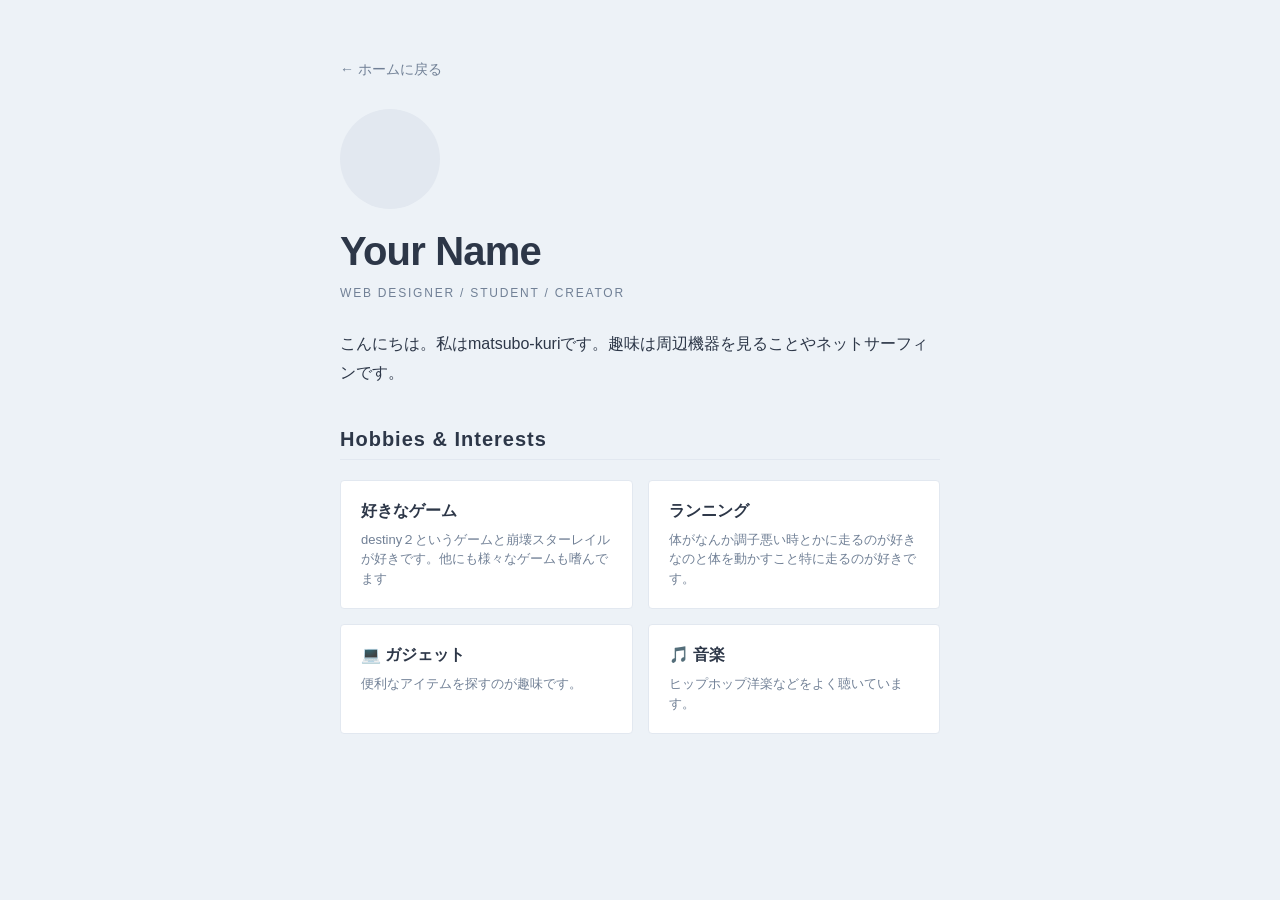
==== profile.html @ 7f6febdd "Create profile.html" ====
<!DOCTYPE html>
<html lang="ja">
<head>
    <meta charset="UTF-8">
    <meta name="viewport" content="width=device-width, initial-scale=1.0">
    <title>Profile - 自己紹介</title>
    <!-- 共通のCSSを読み込む -->
    <link rel="stylesheet" href="style.css">
    <style>
        /* 💡 2ページ目を綺麗に中央配置するための設定 */
        body {
            display: block !important; /* 1ページ目の中央固定を解除 */
            height: auto !important;   /* 縦スクロールできるようにする */
            padding: 60px 0;           /* 上下にほどよい余白を作る */
        }
        
        .profile-layout {
            max-width: 600px;
            margin: 0 auto;            /* 画面の【左右の真ん中】に配置 */
            padding: 0 20px;           /* スマホで見ても端が崩れないための余白 */
        }

        .back-link {
            display: inline-block;
            color: var(--text-sub);
            text-decoration: none;
            font-size: 14px;
            margin-bottom: 30px;
            transition: color 0.3s;
        }
        .back-link:hover {
            color: var(--text-main);
        }
        .profile-image-dummy {
            width: 100px;
            height: 100px;
            background-color: var(--border-color);
            border-radius: 50%;
            margin-bottom: 20px;
        }
        .intro-text {
            font-size: 16px;
            line-height: 1.8;
            color: var(--text-main);
            margin-bottom: 40px;
        }
        .section-title {
            font-size: 20px;
            border-bottom: 1px solid var(--border-color);
            padding-bottom: 8px;
            margin-top: 40px;
            margin-bottom: 20px;
            letter-spacing: 0.05em;
        }
        .hobby-grid {
            display: grid;
            grid-template-columns: 1fr 1fr;
            gap: 15px;
        }
        /* スマホなどの狭い画面では趣味を縦1列にする */
        @media (max-width: 480px) {
            .hobby-grid {
                grid-template-columns: 1fr;
            }
        }
        .hobby-item {
            background-color: var(--card-bg);
            border: 1px solid var(--border-color);
            padding: 20px;
            border-radius: 4px;
            transition: transform 0.3s ease, box-shadow 0.3s ease;
        }
        .hobby-item:hover {
            transform: translateY(-5px);
            box-shadow: 0 10px 20px rgba(0,0,0,0.05);
        }
        .hobby-item h3 {
            margin: 0 0 8px 0;
            font-size: 16px;
        }
        .hobby-item p {
            margin: 0;
            font-size: 13px;
            color: var(--text-sub);
            line-height: 1.5;
        }
    </style>
</head>
<body>

    <div class="profile-layout fade-in">
        <!-- 1ページ目に戻るボタン -->
        <a href="index.html" class="back-link">← ホームに戻る</a>

        <!-- プロフィール基本情報 -->
        <div class="profile-image-dummy"></div>
        <h1 class="title" style="font-size: 40px; margin-bottom: 10px;">Your Name</h1>
        <p class="category" style="margin-bottom: 30px;">Web Designer / Student / Creator</p>
        
        <p class="intro-text">
           こんにちは。私はmatsubo-kuriです。趣味は周辺機器を見ることやネットサーフィンです。
        </p>

        <!-- 趣味・特技セクション -->
        <h2 class="section-title">Hobbies & Interests</h2>
        <div class="hobby-grid">
            <div class="hobby-item">
                <h3>好きなゲーム</h3>
                <p>destiny２というゲームと崩壊スターレイルが好きです。他にも様々なゲームも嗜んでます</p>
            </div>
            <div class="hobby-item">
                <h3>ランニング</h3>
                <p>体がなんか調子悪い時とかに走るのが好きなのと体を動かすこと特に走るのが好きです。</p>
            </div>
            <div class="hobby-item">
                <h3>💻 ガジェット</h3>
                <p>便利なアイテムを探すのが趣味です。</p>
            </div>
            <div class="hobby-item">
                <h3>🎵 音楽</h3>
                <p>ヒップホップ洋楽などをよく聴いています。</p>
            </div>
        </div>
    </div>

</body>
</html>
---- style.css ----
/* style.css の1〜8行目をこれに書き換える */
:root {
    --bg-color: #edf2f7;       /* 画面全体の背景（薄いブルーグレー） */
    --card-bg: #ffffff;        /* カードの背景（白） */
    --text-main: #2d3748;      /* 濃いネイビーグレー */
    --text-sub: #718096;       /* くすんだブルーグレー */
    --border-color: #e2e8f0;   /* 枠線の色 */
}

/* ダークモード時の色の定義 */
[data-theme="dark"] {
    --bg-color: #121212;
    --card-bg: #1e1e1e;
    --text-main: #f8f9fa;
    --text-sub: #a0a0a0;
    --border-color: #333333;
}

/* 全体のレイアウト設定（色の切り替えを滑らかに） */
body {
    font-family: -apple-system, BlinkMacSystemFont, "Segoe UI", Roboto, sans-serif;
    background-color: var(--bg-color);
    color: var(--text-main);
    margin: 0;
    display: flex;
    justify-content: center;
    align-items: center;
    height: 100vh;
    transition: background-color 0.4s, color 0.4s;
}

/* コンテナ（中央のカード） */
.container {
    background-color: var(--card-bg);
    padding: 50px 40px;
    border-radius: 4px;
    border: 1px solid var(--border-color);
    max-width: 500px;
    width: 90%;
    transition: background-color 0.4s, border-color 0.4s;
}

/* 1. 【動き】ふわっと出現するアニメーション */
.fade-in {
    opacity: 0;
    transform: translateY(20px);
    animation: fadeInUp 1s ease forwards;
}

@keyframes fadeInUp {
    to {
        opacity: 1;
        transform: translateY(0);
    }
}

/* テキストのデザイン */
.category {
    font-size: 12px;
    text-transform: uppercase;
    letter-spacing: 0.15em;
    color: var(--text-sub);
}

.title {
    font-size: 32px;
    font-weight: 700;
    margin: 10px 0 20px 0;
    letter-spacing: -0.02em;
}

.description {
    font-size: 15px;
    line-height: 1.7;
    color: var(--text-sub);
    margin-bottom: 30px;
}

/* 2. 【動き】ホバーで少し浮き上がるボタン */
.action-btn {
    display: inline-block;
    color: var(--text-main);
    text-decoration: none;
    border: 1px solid var(--text-main);
    padding: 12px 30px;
    font-size: 14px;
    border-radius: 2px;
    transition: all 0.3s ease;
}

.action-btn:hover {
    background-color: var(--text-main);
    color: var(--card-bg);
    transform: translateY(-2px); /* 少し上に浮く */
}

/* モード切り替えボタン（右上に固定） */
.toggle-btn {
    position: absolute;
    top: 20px;
    right: 20px;
    background: none;
    border: 1px solid var(--border-color);
    color: var(--text-sub);
    padding: 8px 16px;
    font-size: 12px;
    cursor: pointer;
    border-radius: 2px;
    transition: all 0.3s;
}

.toggle-btn:hover {
    color: var(--text-main);
    border-color: var(--text-main);
}
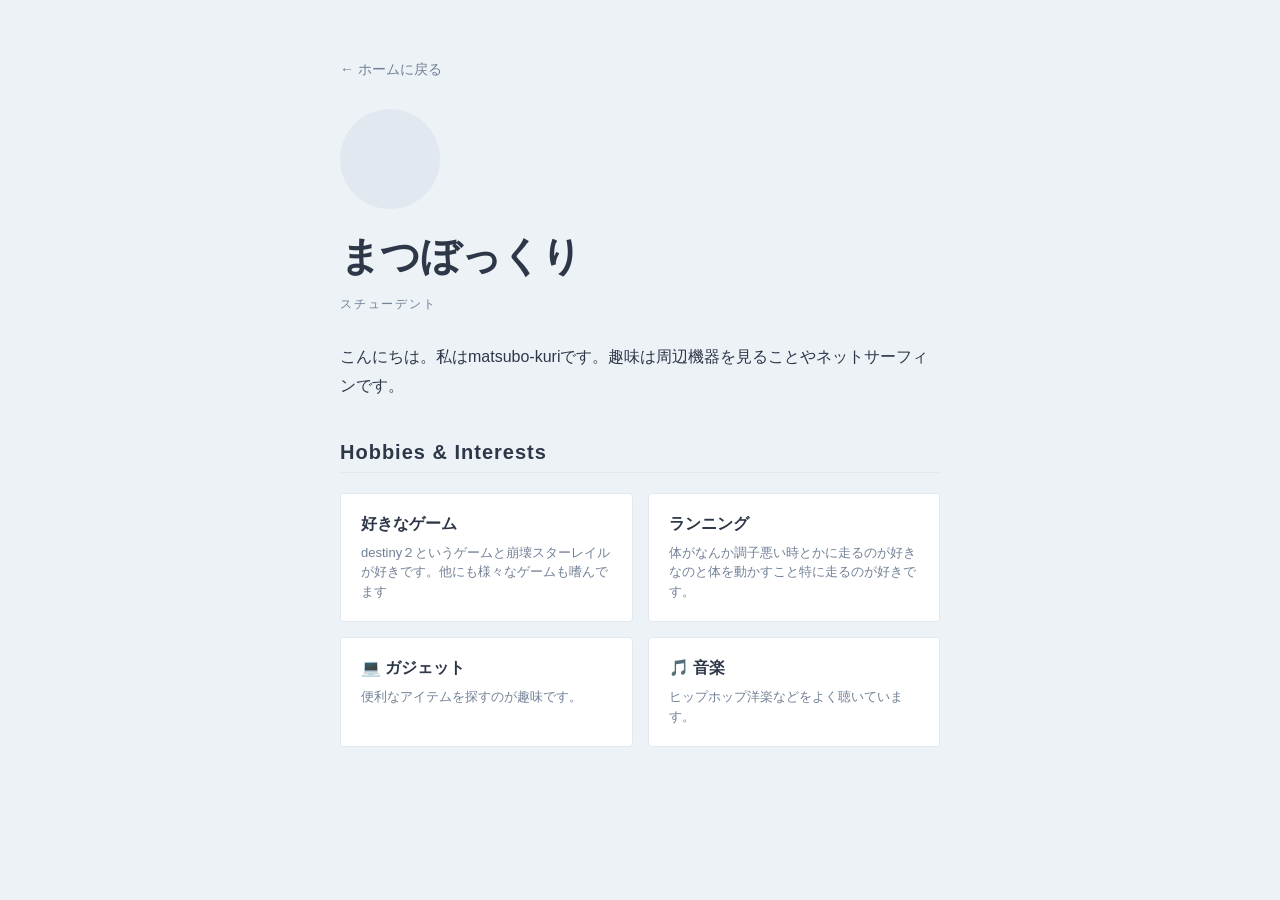
==== commit ed811057: "Update profile.html" ====
--- a/profile.html
+++ b/profile.html
@@ -94,8 +94,8 @@
 
         <!-- プロフィール基本情報 -->
         <div class="profile-image-dummy"></div>
-        <h1 class="title" style="font-size: 40px; margin-bottom: 10px;">Your Name</h1>
-        <p class="category" style="margin-bottom: 30px;">Web Designer / Student / Creator</p>
+        <h1 class="title" style="font-size: 40px; margin-bottom: 10px;">まつぼっくり</h1>
+        <p class="category" style="margin-bottom: 30px;">スチューデント</p>
         
         <p class="intro-text">
            こんにちは。私はmatsubo-kuriです。趣味は周辺機器を見ることやネットサーフィンです。
